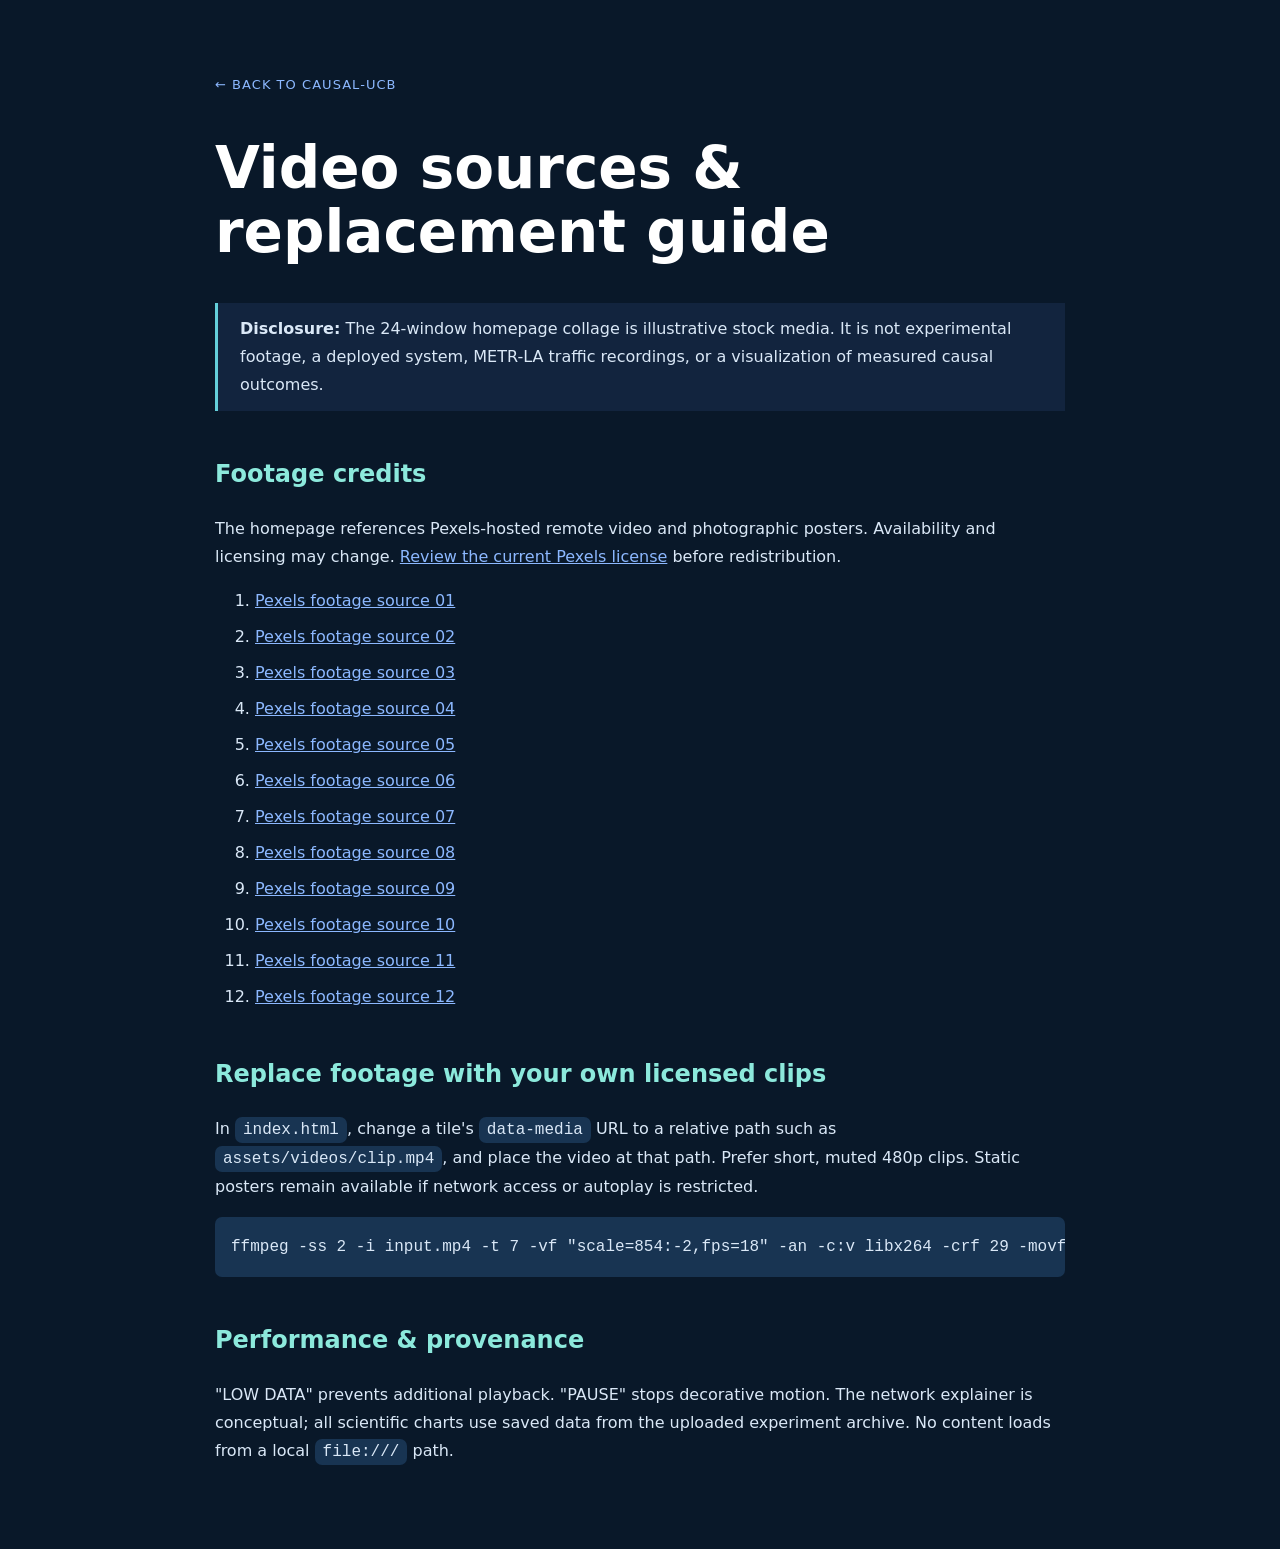
==== docs/assets/video-sources.html @ d799e804 "Add files via upload" ====
<!doctype html><html lang="en"><head><meta charset="utf-8"><meta name="viewport" content="width=device-width,initial-scale=1"><title>Video Sources | CAUSAL-UCB</title><style>body{margin:0;background:#091829;color:#dae8f7;font:16px/1.75 system-ui,sans-serif}main{max-width:850px;margin:auto;padding:70px 25px}h1{font-size:clamp(34px,5vw,58px);line-height:1.1;color:white}h2{margin-top:42px;color:#8ce9dc}a{color:#8cb8ff}li{margin:8px 0}code,pre{background:#183452;border-radius:7px;padding:4px 8px;overflow:auto}pre{padding:16px}.note{border-left:3px solid #64cfda;padding:12px 22px;background:#12243e}.back{text-decoration:none;font-size:13px;letter-spacing:.08em}</style></head><body><main><a class="back" href="../index.html">← BACK TO CAUSAL-UCB</a><h1>Video sources &amp; replacement guide</h1><p class="note"><strong>Disclosure:</strong> The 24-window homepage collage is illustrative stock media. It is not experimental footage, a deployed system, METR-LA traffic recordings, or a visualization of measured causal outcomes.</p><h2>Footage credits</h2><p>The homepage references Pexels-hosted remote video and photographic posters. Availability and licensing may change. <a href="https://www.pexels.com/license/" target="_blank" rel="noopener">Review the current Pexels license</a> before redistribution.</p><ol><li><a href="https://www.pexels.com/video/night-traffic-on-junction-in-city-10433645/" rel="noopener noreferrer" target="_blank">Pexels footage source 01</a></li><li><a href="https://www.pexels.com/video/time-lapse-video-of-traffic-on-a-main-road-at-night-3727447/" rel="noopener noreferrer" target="_blank">Pexels footage source 02</a></li><li><a href="https://www.pexels.com/video/5834623/" rel="noopener noreferrer" target="_blank">Pexels footage source 03</a></li><li><a href="https://www.pexels.com/video/1192116/" rel="noopener noreferrer" target="_blank">Pexels footage source 04</a></li><li><a href="https://www.pexels.com/video/1169852/" rel="noopener noreferrer" target="_blank">Pexels footage source 05</a></li><li><a href="https://www.pexels.com/video/27783817/" rel="noopener noreferrer" target="_blank">Pexels footage source 06</a></li><li><a href="https://www.pexels.com/video/5587732/" rel="noopener noreferrer" target="_blank">Pexels footage source 07</a></li><li><a href="https://www.pexels.com/video/3858833/" rel="noopener noreferrer" target="_blank">Pexels footage source 08</a></li><li><a href="https://www.pexels.com/video/857267/" rel="noopener noreferrer" target="_blank">Pexels footage source 09</a></li><li><a href="https://www.pexels.com/video/10561887/" rel="noopener noreferrer" target="_blank">Pexels footage source 10</a></li><li><a href="https://www.pexels.com/video/7385122/" rel="noopener noreferrer" target="_blank">Pexels footage source 11</a></li><li><a href="https://www.pexels.com/video/5992517/" rel="noopener noreferrer" target="_blank">Pexels footage source 12</a></li></ol><h2>Replace footage with your own licensed clips</h2><p>In <code>index.html</code>, change a tile's <code>data-media</code> URL to a relative path such as <code>assets/videos/clip.mp4</code>, and place the video at that path. Prefer short, muted 480p clips. Static posters remain available if network access or autoplay is restricted.</p><pre>ffmpeg -ss 2 -i input.mp4 -t 7 -vf "scale=854:-2,fps=18" -an -c:v libx264 -crf 29 -movflags +faststart clip.mp4</pre><h2>Performance &amp; provenance</h2><p>"LOW DATA" prevents additional playback. "PAUSE" stops decorative motion. The network explainer is conceptual; all scientific charts use saved data from the uploaded experiment archive. No content loads from a local <code>file:///</code> path.</p></main></body></html>
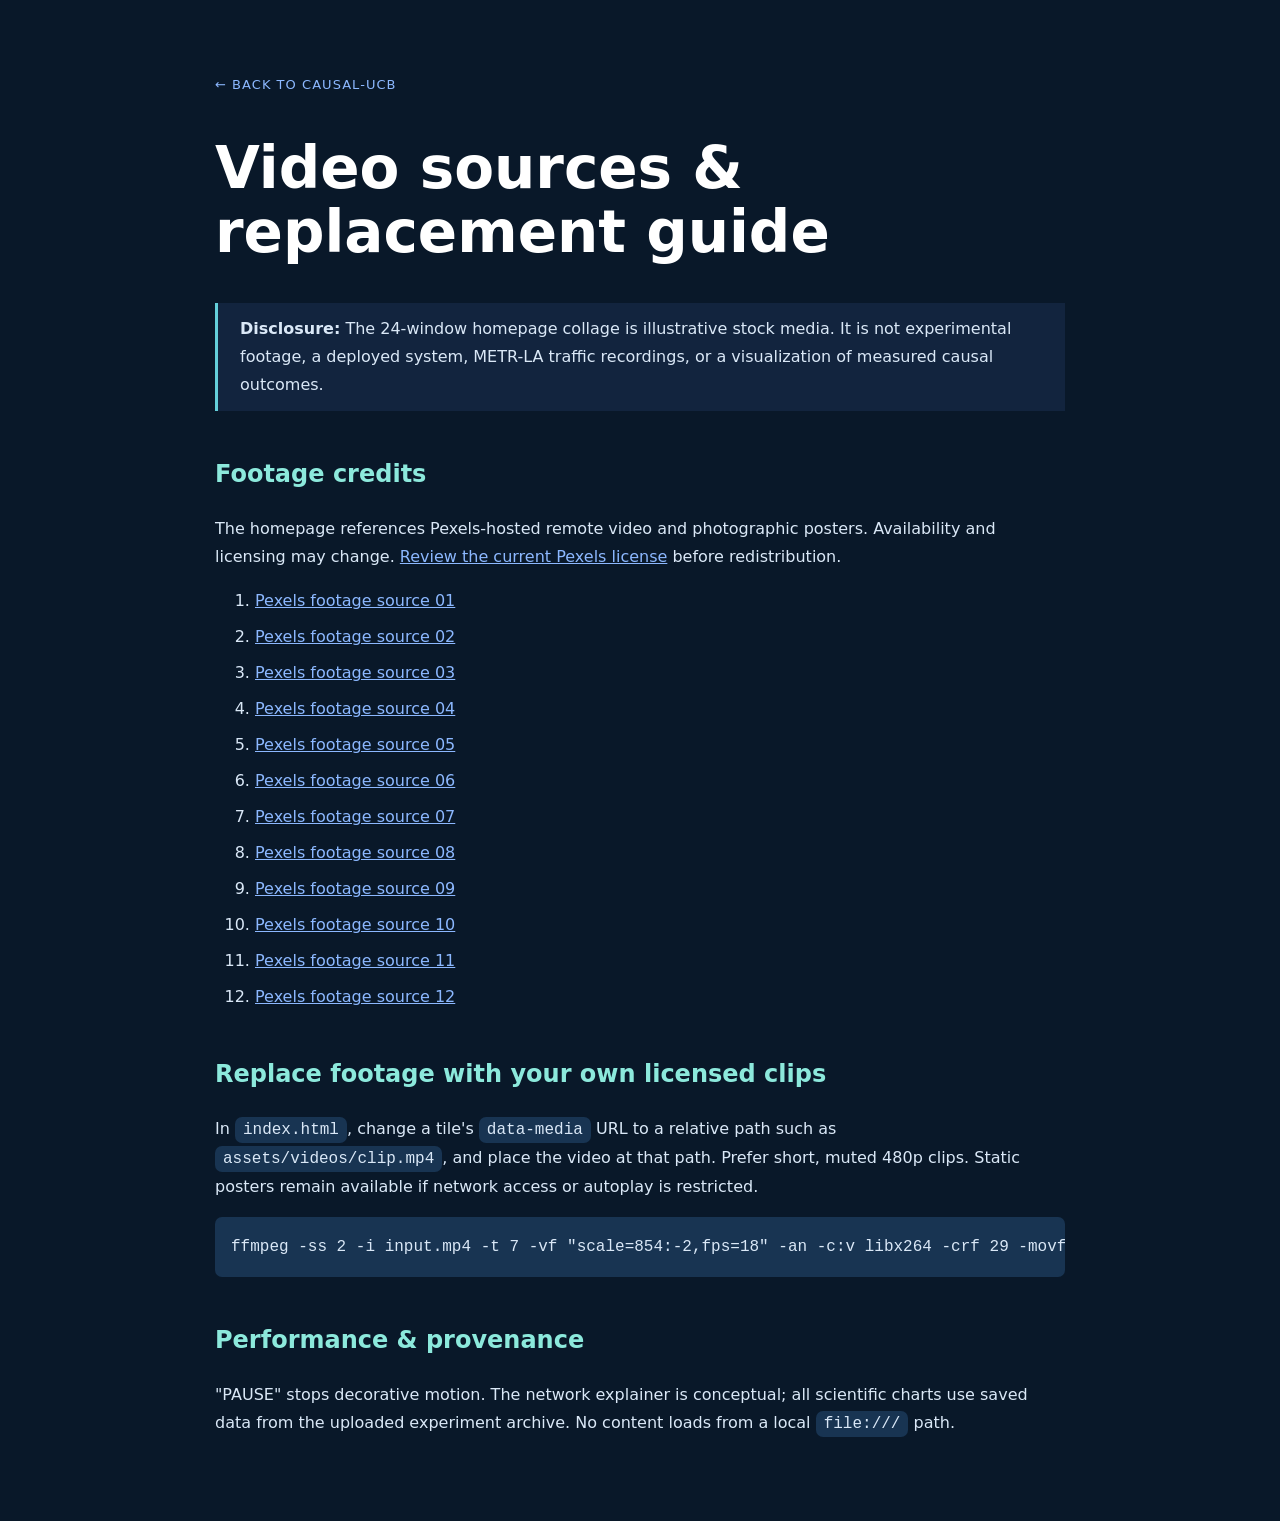
==== commit fc49b83b: "Add files via upload" ====
--- a/docs/assets/video-sources.html
+++ b/docs/assets/video-sources.html
@@ -1 +1 @@
-<!doctype html><html lang="en"><head><meta charset="utf-8"><meta name="viewport" content="width=device-width,initial-scale=1"><title>Video Sources | CAUSAL-UCB</title><style>body{margin:0;background:#091829;color:#dae8f7;font:16px/1.75 system-ui,sans-serif}main{max-width:850px;margin:auto;padding:70px 25px}h1{font-size:clamp(34px,5vw,58px);line-height:1.1;color:white}h2{margin-top:42px;color:#8ce9dc}a{color:#8cb8ff}li{margin:8px 0}code,pre{background:#183452;border-radius:7px;padding:4px 8px;overflow:auto}pre{padding:16px}.note{border-left:3px solid #64cfda;padding:12px 22px;background:#12243e}.back{text-decoration:none;font-size:13px;letter-spacing:.08em}</style></head><body><main><a class="back" href="../index.html">← BACK TO CAUSAL-UCB</a><h1>Video sources &amp; replacement guide</h1><p class="note"><strong>Disclosure:</strong> The 24-window homepage collage is illustrative stock media. It is not experimental footage, a deployed system, METR-LA traffic recordings, or a visualization of measured causal outcomes.</p><h2>Footage credits</h2><p>The homepage references Pexels-hosted remote video and photographic posters. Availability and licensing may change. <a href="https://www.pexels.com/license/" target="_blank" rel="noopener">Review the current Pexels license</a> before redistribution.</p><ol><li><a href="https://www.pexels.com/video/night-traffic-on-junction-in-city-10433645/" rel="noopener noreferrer" target="_blank">Pexels footage source 01</a></li><li><a href="https://www.pexels.com/video/time-lapse-video-of-traffic-on-a-main-road-at-night-3727447/" rel="noopener noreferrer" target="_blank">Pexels footage source 02</a></li><li><a href="https://www.pexels.com/video/5834623/" rel="noopener noreferrer" target="_blank">Pexels footage source 03</a></li><li><a href="https://www.pexels.com/video/1192116/" rel="noopener noreferrer" target="_blank">Pexels footage source 04</a></li><li><a href="https://www.pexels.com/video/1169852/" rel="noopener noreferrer" target="_blank">Pexels footage source 05</a></li><li><a href="https://www.pexels.com/video/27783817/" rel="noopener noreferrer" target="_blank">Pexels footage source 06</a></li><li><a href="https://www.pexels.com/video/5587732/" rel="noopener noreferrer" target="_blank">Pexels footage source 07</a></li><li><a href="https://www.pexels.com/video/3858833/" rel="noopener noreferrer" target="_blank">Pexels footage source 08</a></li><li><a href="https://www.pexels.com/video/857267/" rel="noopener noreferrer" target="_blank">Pexels footage source 09</a></li><li><a href="https://www.pexels.com/video/10561887/" rel="noopener noreferrer" target="_blank">Pexels footage source 10</a></li><li><a href="https://www.pexels.com/video/7385122/" rel="noopener noreferrer" target="_blank">Pexels footage source 11</a></li><li><a href="https://www.pexels.com/video/5992517/" rel="noopener noreferrer" target="_blank">Pexels footage source 12</a></li></ol><h2>Replace footage with your own licensed clips</h2><p>In <code>index.html</code>, change a tile's <code>data-media</code> URL to a relative path such as <code>assets/videos/clip.mp4</code>, and place the video at that path. Prefer short, muted 480p clips. Static posters remain available if network access or autoplay is restricted.</p><pre>ffmpeg -ss 2 -i input.mp4 -t 7 -vf "scale=854:-2,fps=18" -an -c:v libx264 -crf 29 -movflags +faststart clip.mp4</pre><h2>Performance &amp; provenance</h2><p>"LOW DATA" prevents additional playback. "PAUSE" stops decorative motion. The network explainer is conceptual; all scientific charts use saved data from the uploaded experiment archive. No content loads from a local <code>file:///</code> path.</p></main></body></html>+<!doctype html><html lang="en"><head><meta charset="utf-8"><meta name="viewport" content="width=device-width,initial-scale=1"><title>Video Sources | CAUSAL-UCB</title><style>body{margin:0;background:#091829;color:#dae8f7;font:16px/1.75 system-ui,sans-serif}main{max-width:850px;margin:auto;padding:70px 25px}h1{font-size:clamp(34px,5vw,58px);line-height:1.1;color:white}h2{margin-top:42px;color:#8ce9dc}a{color:#8cb8ff}li{margin:8px 0}code,pre{background:#183452;border-radius:7px;padding:4px 8px;overflow:auto}pre{padding:16px}.note{border-left:3px solid #64cfda;padding:12px 22px;background:#12243e}.back{text-decoration:none;font-size:13px;letter-spacing:.08em}</style></head><body><main><a class="back" href="../index.html">← BACK TO CAUSAL-UCB</a><h1>Video sources &amp; replacement guide</h1><p class="note"><strong>Disclosure:</strong> The 24-window homepage collage is illustrative stock media. It is not experimental footage, a deployed system, METR-LA traffic recordings, or a visualization of measured causal outcomes.</p><h2>Footage credits</h2><p>The homepage references Pexels-hosted remote video and photographic posters. Availability and licensing may change. <a href="https://www.pexels.com/license/" target="_blank" rel="noopener">Review the current Pexels license</a> before redistribution.</p><ol><li><a href="https://www.pexels.com/video/night-traffic-on-junction-in-city-10433645/" rel="noopener noreferrer" target="_blank">Pexels footage source 01</a></li><li><a href="https://www.pexels.com/video/time-lapse-video-of-traffic-on-a-main-road-at-night-3727447/" rel="noopener noreferrer" target="_blank">Pexels footage source 02</a></li><li><a href="https://www.pexels.com/video/5834623/" rel="noopener noreferrer" target="_blank">Pexels footage source 03</a></li><li><a href="https://www.pexels.com/video/1192116/" rel="noopener noreferrer" target="_blank">Pexels footage source 04</a></li><li><a href="https://www.pexels.com/video/1169852/" rel="noopener noreferrer" target="_blank">Pexels footage source 05</a></li><li><a href="https://www.pexels.com/video/27783817/" rel="noopener noreferrer" target="_blank">Pexels footage source 06</a></li><li><a href="https://www.pexels.com/video/5587732/" rel="noopener noreferrer" target="_blank">Pexels footage source 07</a></li><li><a href="https://www.pexels.com/video/3858833/" rel="noopener noreferrer" target="_blank">Pexels footage source 08</a></li><li><a href="https://www.pexels.com/video/857267/" rel="noopener noreferrer" target="_blank">Pexels footage source 09</a></li><li><a href="https://www.pexels.com/video/10561887/" rel="noopener noreferrer" target="_blank">Pexels footage source 10</a></li><li><a href="https://www.pexels.com/video/7385122/" rel="noopener noreferrer" target="_blank">Pexels footage source 11</a></li><li><a href="https://www.pexels.com/video/5992517/" rel="noopener noreferrer" target="_blank">Pexels footage source 12</a></li></ol><h2>Replace footage with your own licensed clips</h2><p>In <code>index.html</code>, change a tile's <code>data-media</code> URL to a relative path such as <code>assets/videos/clip.mp4</code>, and place the video at that path. Prefer short, muted 480p clips. Static posters remain available if network access or autoplay is restricted.</p><pre>ffmpeg -ss 2 -i input.mp4 -t 7 -vf "scale=854:-2,fps=18" -an -c:v libx264 -crf 29 -movflags +faststart clip.mp4</pre><h2>Performance &amp; provenance</h2><p>"PAUSE" stops decorative motion. The network explainer is conceptual; all scientific charts use saved data from the uploaded experiment archive. No content loads from a local <code>file:///</code> path.</p></main></body></html>
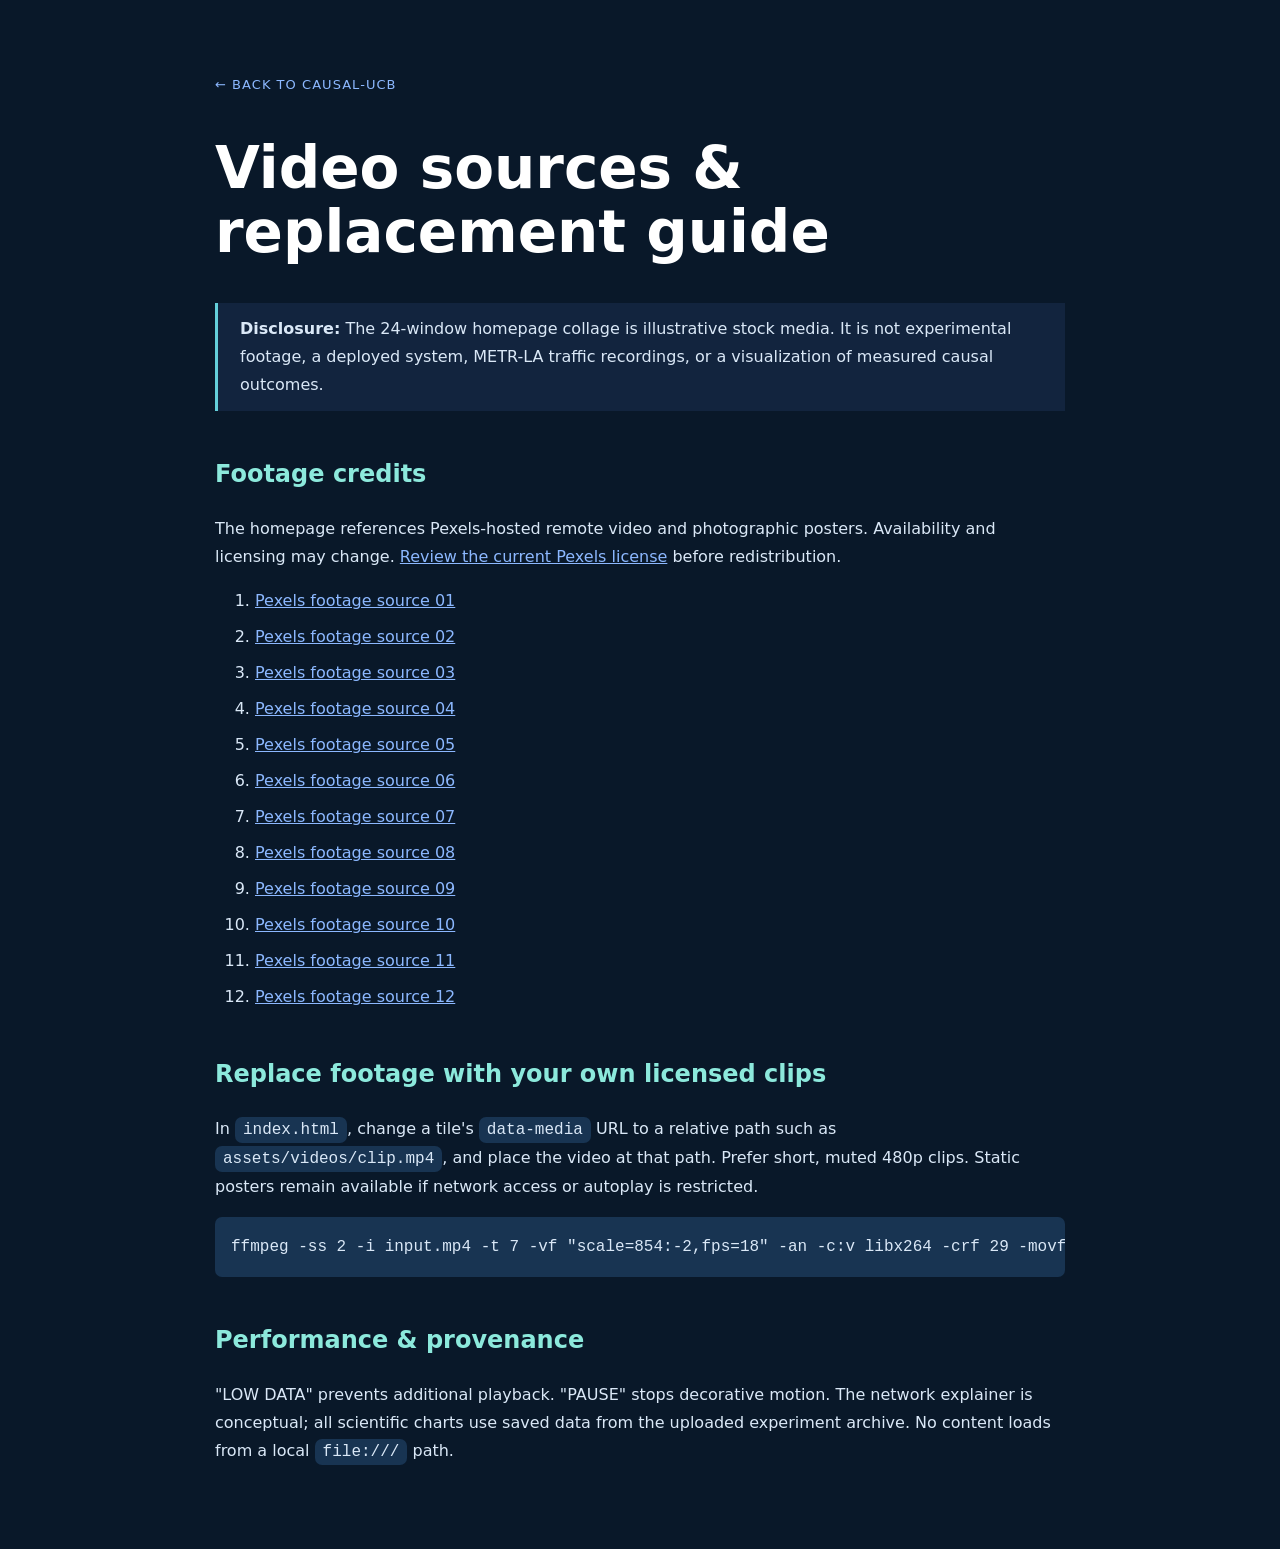
==== commit 7c1a6c78: "Add files via upload" ====
--- a/docs/assets/video-sources.html
+++ b/docs/assets/video-sources.html
@@ -1 +1 @@
-<!doctype html><html lang="en"><head><meta charset="utf-8"><meta name="viewport" content="width=device-width,initial-scale=1"><title>Video Sources | CAUSAL-UCB</title><style>body{margin:0;background:#091829;color:#dae8f7;font:16px/1.75 system-ui,sans-serif}main{max-width:850px;margin:auto;padding:70px 25px}h1{font-size:clamp(34px,5vw,58px);line-height:1.1;color:white}h2{margin-top:42px;color:#8ce9dc}a{color:#8cb8ff}li{margin:8px 0}code,pre{background:#183452;border-radius:7px;padding:4px 8px;overflow:auto}pre{padding:16px}.note{border-left:3px solid #64cfda;padding:12px 22px;background:#12243e}.back{text-decoration:none;font-size:13px;letter-spacing:.08em}</style></head><body><main><a class="back" href="../index.html">← BACK TO CAUSAL-UCB</a><h1>Video sources &amp; replacement guide</h1><p class="note"><strong>Disclosure:</strong> The 24-window homepage collage is illustrative stock media. It is not experimental footage, a deployed system, METR-LA traffic recordings, or a visualization of measured causal outcomes.</p><h2>Footage credits</h2><p>The homepage references Pexels-hosted remote video and photographic posters. Availability and licensing may change. <a href="https://www.pexels.com/license/" target="_blank" rel="noopener">Review the current Pexels license</a> before redistribution.</p><ol><li><a href="https://www.pexels.com/video/night-traffic-on-junction-in-city-10433645/" rel="noopener noreferrer" target="_blank">Pexels footage source 01</a></li><li><a href="https://www.pexels.com/video/time-lapse-video-of-traffic-on-a-main-road-at-night-3727447/" rel="noopener noreferrer" target="_blank">Pexels footage source 02</a></li><li><a href="https://www.pexels.com/video/5834623/" rel="noopener noreferrer" target="_blank">Pexels footage source 03</a></li><li><a href="https://www.pexels.com/video/1192116/" rel="noopener noreferrer" target="_blank">Pexels footage source 04</a></li><li><a href="https://www.pexels.com/video/1169852/" rel="noopener noreferrer" target="_blank">Pexels footage source 05</a></li><li><a href="https://www.pexels.com/video/27783817/" rel="noopener noreferrer" target="_blank">Pexels footage source 06</a></li><li><a href="https://www.pexels.com/video/5587732/" rel="noopener noreferrer" target="_blank">Pexels footage source 07</a></li><li><a href="https://www.pexels.com/video/3858833/" rel="noopener noreferrer" target="_blank">Pexels footage source 08</a></li><li><a href="https://www.pexels.com/video/857267/" rel="noopener noreferrer" target="_blank">Pexels footage source 09</a></li><li><a href="https://www.pexels.com/video/10561887/" rel="noopener noreferrer" target="_blank">Pexels footage source 10</a></li><li><a href="https://www.pexels.com/video/7385122/" rel="noopener noreferrer" target="_blank">Pexels footage source 11</a></li><li><a href="https://www.pexels.com/video/5992517/" rel="noopener noreferrer" target="_blank">Pexels footage source 12</a></li></ol><h2>Replace footage with your own licensed clips</h2><p>In <code>index.html</code>, change a tile's <code>data-media</code> URL to a relative path such as <code>assets/videos/clip.mp4</code>, and place the video at that path. Prefer short, muted 480p clips. Static posters remain available if network access or autoplay is restricted.</p><pre>ffmpeg -ss 2 -i input.mp4 -t 7 -vf "scale=854:-2,fps=18" -an -c:v libx264 -crf 29 -movflags +faststart clip.mp4</pre><h2>Performance &amp; provenance</h2><p>"PAUSE" stops decorative motion. The network explainer is conceptual; all scientific charts use saved data from the uploaded experiment archive. No content loads from a local <code>file:///</code> path.</p></main></body></html>+<!doctype html><html lang="en"><head><meta charset="utf-8"><meta name="viewport" content="width=device-width,initial-scale=1"><title>Video Sources | CAUSAL-UCB</title><style>body{margin:0;background:#091829;color:#dae8f7;font:16px/1.75 system-ui,sans-serif}main{max-width:850px;margin:auto;padding:70px 25px}h1{font-size:clamp(34px,5vw,58px);line-height:1.1;color:white}h2{margin-top:42px;color:#8ce9dc}a{color:#8cb8ff}li{margin:8px 0}code,pre{background:#183452;border-radius:7px;padding:4px 8px;overflow:auto}pre{padding:16px}.note{border-left:3px solid #64cfda;padding:12px 22px;background:#12243e}.back{text-decoration:none;font-size:13px;letter-spacing:.08em}</style></head><body><main><a class="back" href="../index.html">← BACK TO CAUSAL-UCB</a><h1>Video sources &amp; replacement guide</h1><p class="note"><strong>Disclosure:</strong> The 24-window homepage collage is illustrative stock media. It is not experimental footage, a deployed system, METR-LA traffic recordings, or a visualization of measured causal outcomes.</p><h2>Footage credits</h2><p>The homepage references Pexels-hosted remote video and photographic posters. Availability and licensing may change. <a href="https://www.pexels.com/license/" target="_blank" rel="noopener">Review the current Pexels license</a> before redistribution.</p><ol><li><a href="https://www.pexels.com/video/night-traffic-on-junction-in-city-10433645/" rel="noopener noreferrer" target="_blank">Pexels footage source 01</a></li><li><a href="https://www.pexels.com/video/time-lapse-video-of-traffic-on-a-main-road-at-night-3727447/" rel="noopener noreferrer" target="_blank">Pexels footage source 02</a></li><li><a href="https://www.pexels.com/video/5834623/" rel="noopener noreferrer" target="_blank">Pexels footage source 03</a></li><li><a href="https://www.pexels.com/video/1192116/" rel="noopener noreferrer" target="_blank">Pexels footage source 04</a></li><li><a href="https://www.pexels.com/video/1169852/" rel="noopener noreferrer" target="_blank">Pexels footage source 05</a></li><li><a href="https://www.pexels.com/video/27783817/" rel="noopener noreferrer" target="_blank">Pexels footage source 06</a></li><li><a href="https://www.pexels.com/video/5587732/" rel="noopener noreferrer" target="_blank">Pexels footage source 07</a></li><li><a href="https://www.pexels.com/video/3858833/" rel="noopener noreferrer" target="_blank">Pexels footage source 08</a></li><li><a href="https://www.pexels.com/video/857267/" rel="noopener noreferrer" target="_blank">Pexels footage source 09</a></li><li><a href="https://www.pexels.com/video/10561887/" rel="noopener noreferrer" target="_blank">Pexels footage source 10</a></li><li><a href="https://www.pexels.com/video/7385122/" rel="noopener noreferrer" target="_blank">Pexels footage source 11</a></li><li><a href="https://www.pexels.com/video/5992517/" rel="noopener noreferrer" target="_blank">Pexels footage source 12</a></li></ol><h2>Replace footage with your own licensed clips</h2><p>In <code>index.html</code>, change a tile's <code>data-media</code> URL to a relative path such as <code>assets/videos/clip.mp4</code>, and place the video at that path. Prefer short, muted 480p clips. Static posters remain available if network access or autoplay is restricted.</p><pre>ffmpeg -ss 2 -i input.mp4 -t 7 -vf "scale=854:-2,fps=18" -an -c:v libx264 -crf 29 -movflags +faststart clip.mp4</pre><h2>Performance &amp; provenance</h2><p>"LOW DATA" prevents additional playback. "PAUSE" stops decorative motion. The network explainer is conceptual; all scientific charts use saved data from the uploaded experiment archive. No content loads from a local <code>file:///</code> path.</p></main></body></html>
